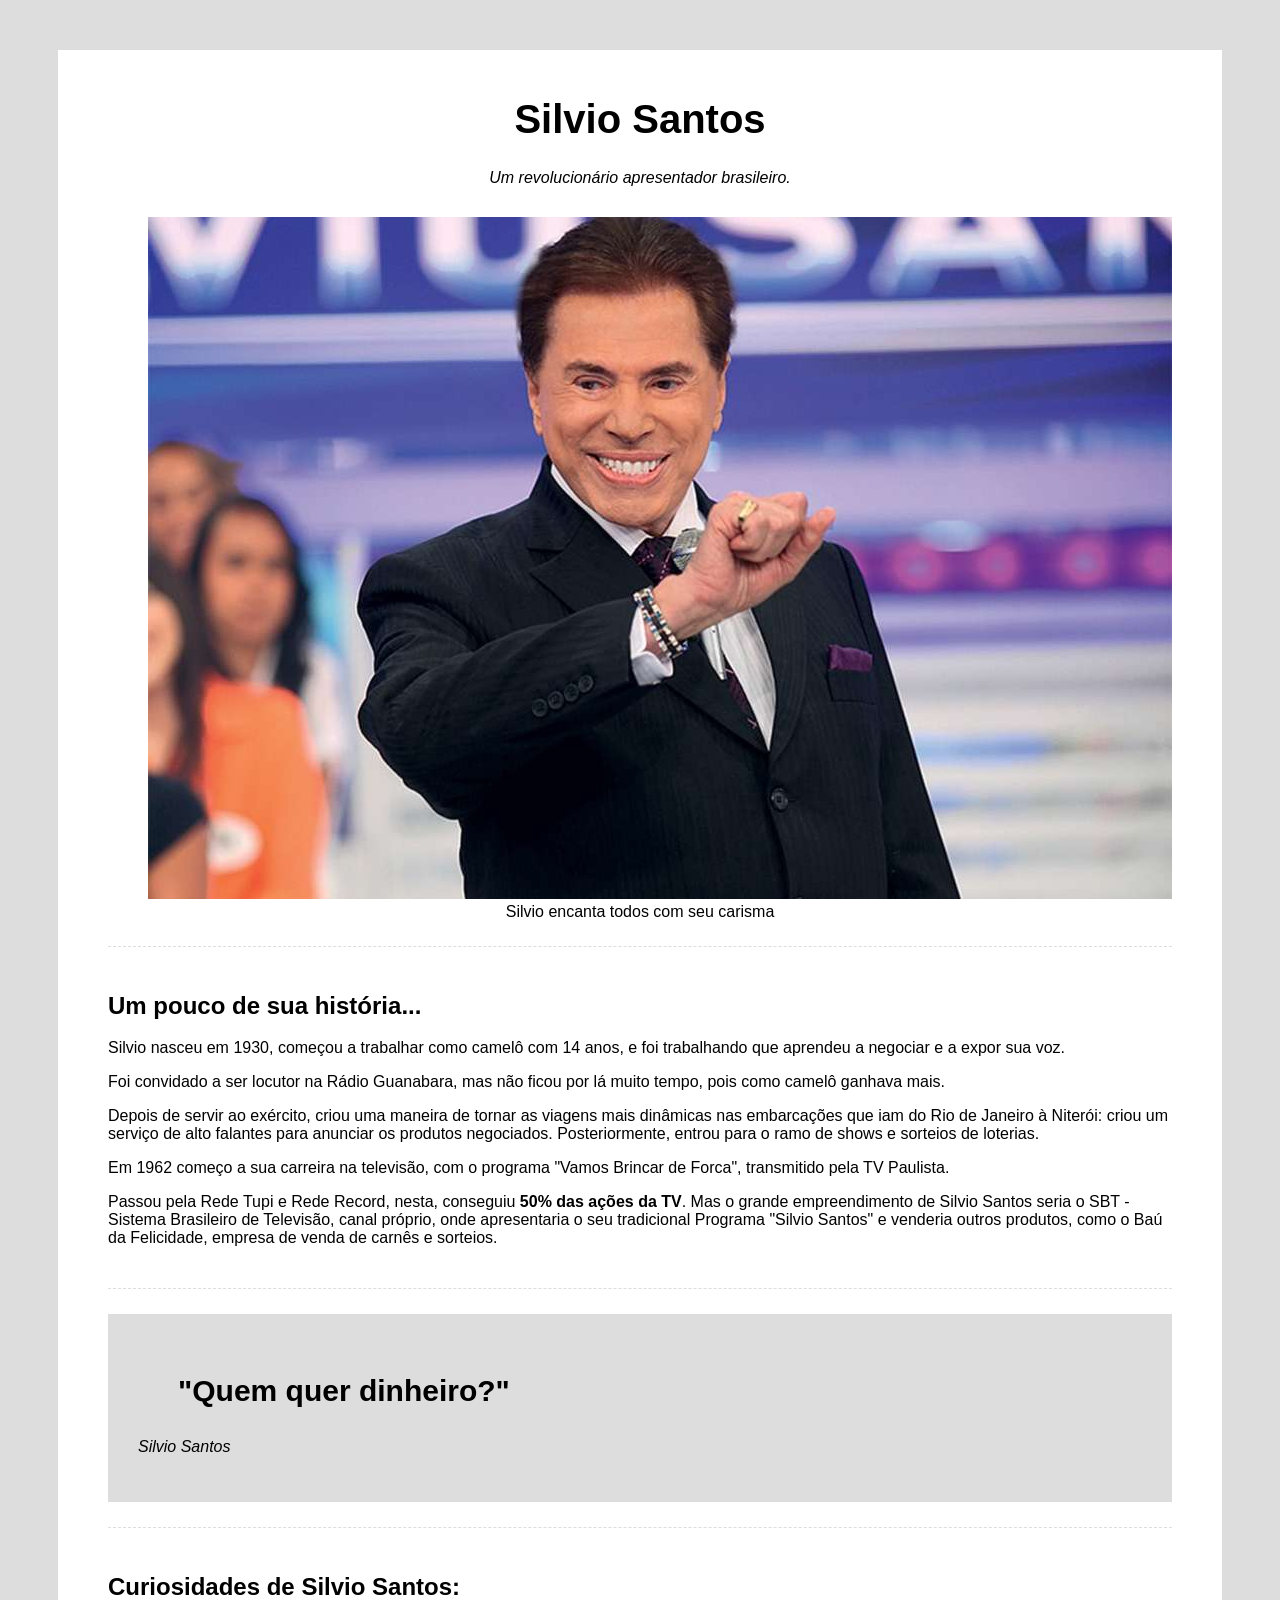
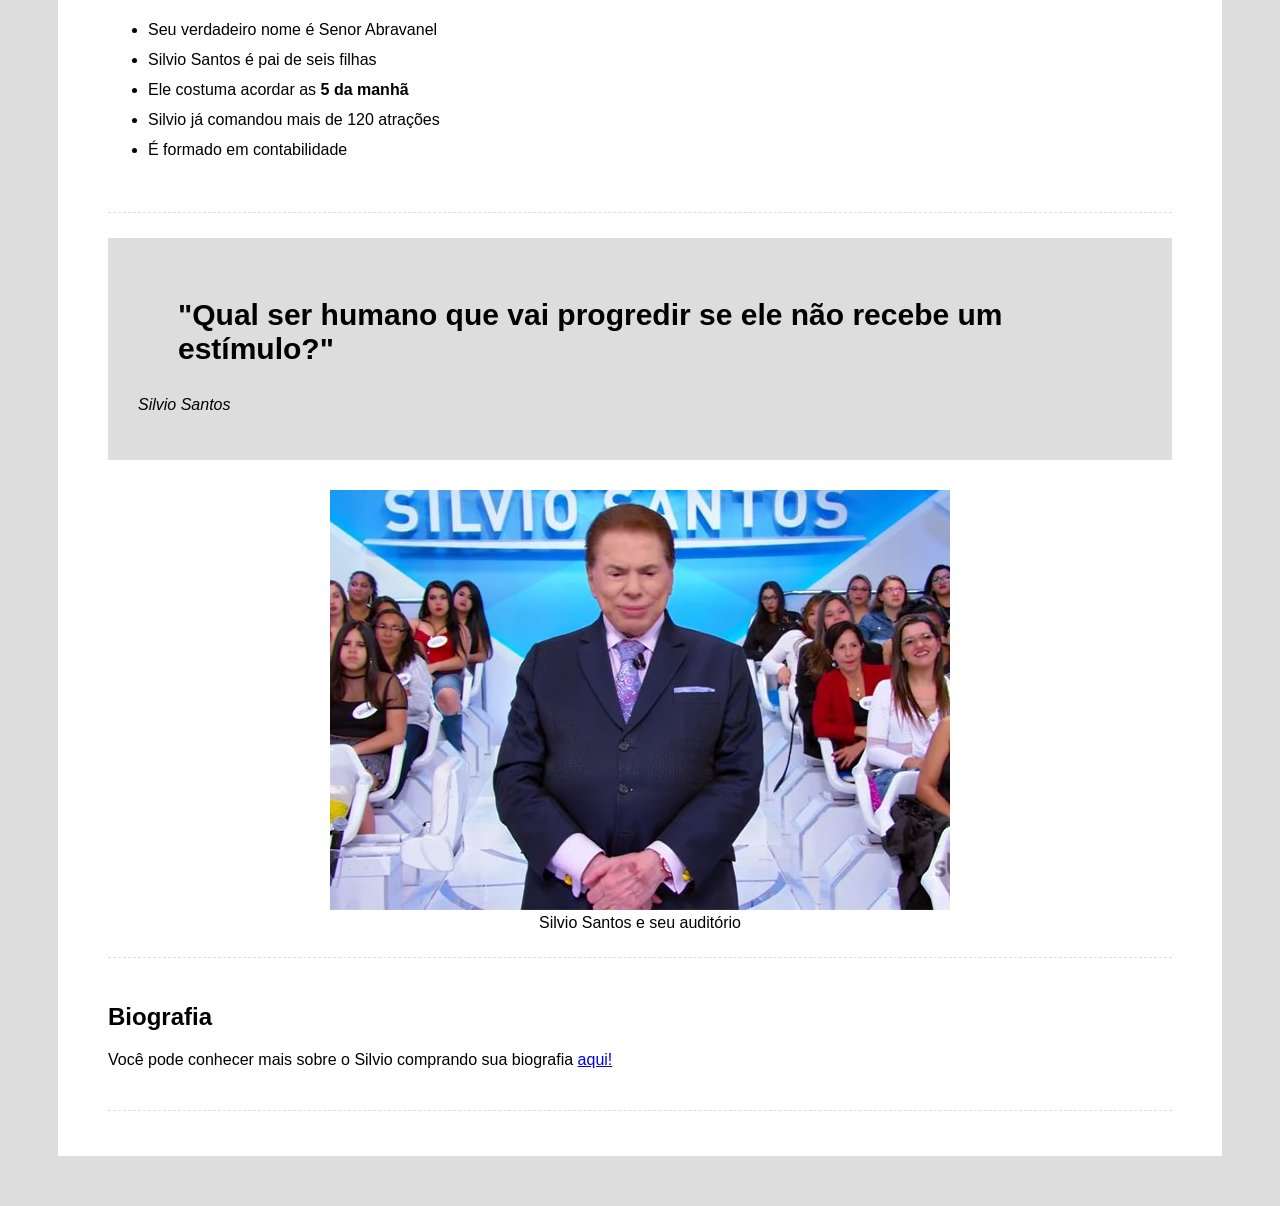
==== pagina-tributo/index.html @ 7b17f6ba "Renomeia pastas dos projetos para nomes mais profissionais" ====
<!DOCTYPE html>
<html>
	<head>
		<title>Tributo a Silvio Santos</title>
		<meta charset="utf-8">
		<link rel="stylesheet" type="text/css" href="css/styles.css" />
	</head>
	<body>
		<div class="container">
			<!-- Cabeçalho da página -->
			<div class="cabecalho">
				<h1 class="titulo-principal">Silvio Santos</h1>
				<p class="paragrafo-principal">Um revolucionário apresentador brasileiro.</p>
			</div>
			<!-- Imagem de destaque -->
			<div class="img-destaque">
				<figure>
					<img alt="silvio santos rindo" src="img/silvio.jpg">
					<figcaption>Silvio encanta todos com seu carisma</figcaption>
				</figure>
			</div>
			<!-- Biografia -->
			<div class="biografia-container">
				<h2>Um pouco de sua história...</h2>
				<p>
					Silvio nasceu em 1930, começou a trabalhar como camelô com 14 anos, e foi trabalhando que aprendeu a negociar e a expor sua voz.
				</p>
				<p>
					Foi convidado a ser locutor na Rádio Guanabara, mas não ficou por lá muito tempo, pois como camelô ganhava mais.
				</p>
				<p>
					Depois de servir ao exército, criou uma maneira de tornar as viagens mais dinâmicas nas embarcações que iam do Rio de Janeiro à Niterói: criou um serviço de alto falantes para anunciar os produtos negociados. Posteriormente, entrou para o ramo de shows e sorteios de loterias.
				</p>
				<p>
					Em 1962 começo a sua carreira na televisão, com o programa "Vamos Brincar de Forca", transmitido pela TV Paulista.
				</p>
				<p>
					Passou pela Rede Tupi e Rede Record, nesta, conseguiu <span class="destaque">50% das ações da TV</span>. Mas o grande empreendimento de Silvio Santos seria o SBT - Sistema Brasileiro de Televisão, canal próprio, onde apresentaria o seu tradicional Programa "Silvio Santos" e venderia outros produtos, como o Baú da Felicidade, empresa de venda de carnês e sorteios.
				</p>
			</div>
			<!-- Primeira citação -->
			<div class="frase-container">
				<blockquote>"Quem quer dinheiro?"</blockquote>
				<p>Silvio Santos</p>
			</div>
			<!-- Curiosidades -->
			<div class="curiosidades-container">
				<h2>Curiosidades de Silvio Santos:</h2>
				<ul>
					<li>Seu verdadeiro nome é Senor Abravanel</li>
					<li>Silvio Santos é pai de seis filhas</li>
					<li>Ele costuma acordar as <span class="destaque">5 da manhã</span></li>
					<li>Silvio já comandou mais de 120 atrações</li>
					<li>É formado em contabilidade</li>
				</ul>
			</div>
			<!-- Segunda citação -->
			<div class="frase-container">
				<blockquote>"Qual ser humano que vai progredir se ele não recebe um estímulo?"</blockquote>
				<p>Silvio Santos</p>
			</div>
			<!-- Segunda imagem de destaque -->
			<div class="img-destaque">
				<figure>
					<img alt="silvio santos no palco" src="img/silvio2.jpg">
					<figcaption>Silvio Santos e seu auditório</figcaption>
				</figure>
			</div>
			<!-- Biografia -->
			<div class="biografia-container">
				<h2>Biografia</h2>
				<p>Você pode conhecer mais sobre o Silvio comprando sua biografia 
					<a href="https://www.amazon.com.br/Silvio-Santos-Biografia-Marcia-Batista/dp/8550302473?tag=goog0ef-20&smid=A1ZZFT5FULY4LN&ascsubtag=go_726685122_54292137521_242594579893_pla-396661836187_c_">aqui!</a>
				</p>
			</div>
		</div>
	</body>
</html>
---- pagina-tributo/css/styles.css ----
html {
	font-family: Helvetica;
	background-color: #DDD;
}

.container {
	max-width: 1200px;
	position: relative;
	margin-left: auto;
	margin-right: auto;
	padding: 20px 50px;
	margin: 50px;
	background-color: #FFF;
}

.destaque {
	font-weight: bold;
}

/* cabecalho */

.cabecalho {
	text-align: center;
}

.titulo-principal {
	font-size: 40px;
}

.paragrafo-principal {
	font-style: italic;
}

/* corpo do site */

.img-destaque {
	text-align: center;
	margin-top: 30px;
}

/* biografia container */

.biografia-container {
	padding: 25px 0;
	margin: 25px 0;
	border-top: 1px dashed #DDD;
	border-bottom: 1px dashed #DDD;
}

/* citações */

.frase-container {
	background-color: #DDD;
	padding: 30px;
}

.frase-container blockquote {
	font-weight: 600;
	font-size: 30px;
}

.frase-container p {
	font-style: italic;
}

/* curiosidades */

.curiosidades-container {
	padding: 25px 0;
	margin: 25px 0;
	border-top: 1px dashed #DDD;
	border-bottom: 1px dashed #DDD;
}

.curiosidades-container li {
	height: 30px;
}
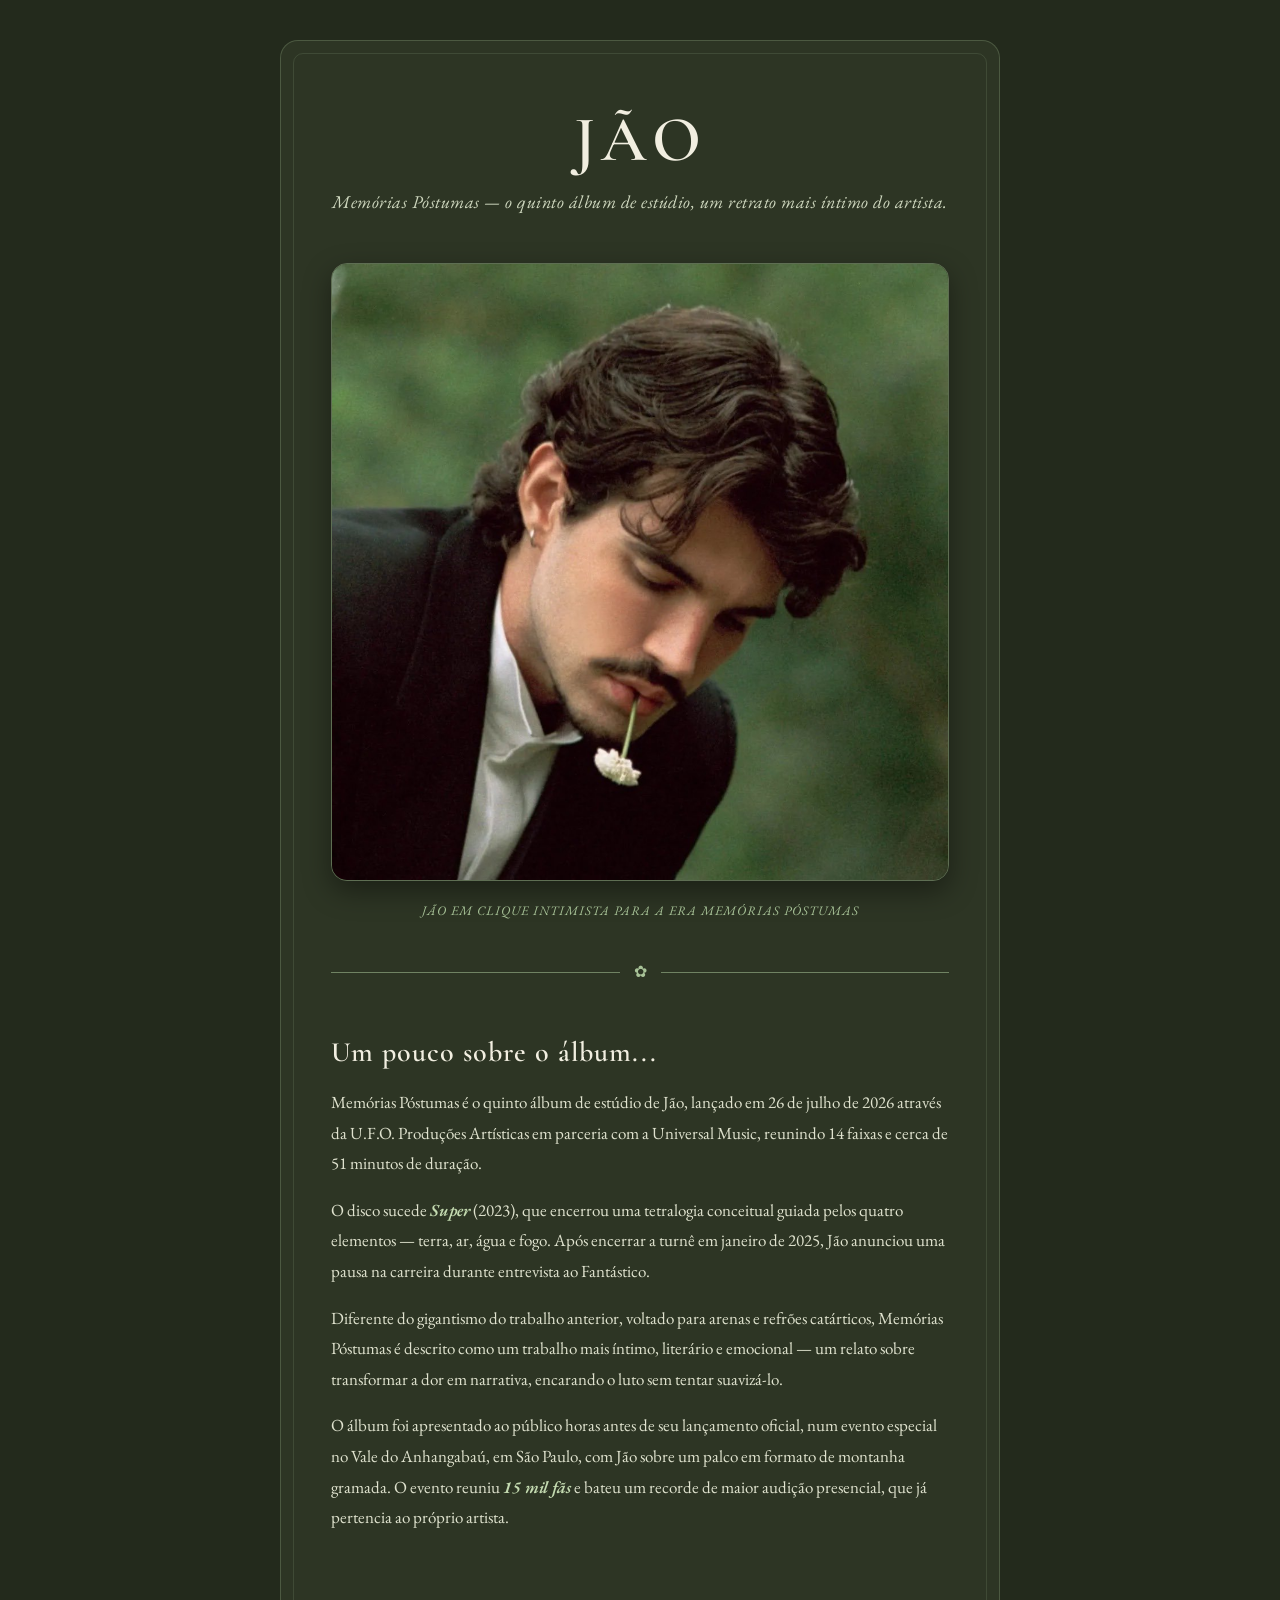
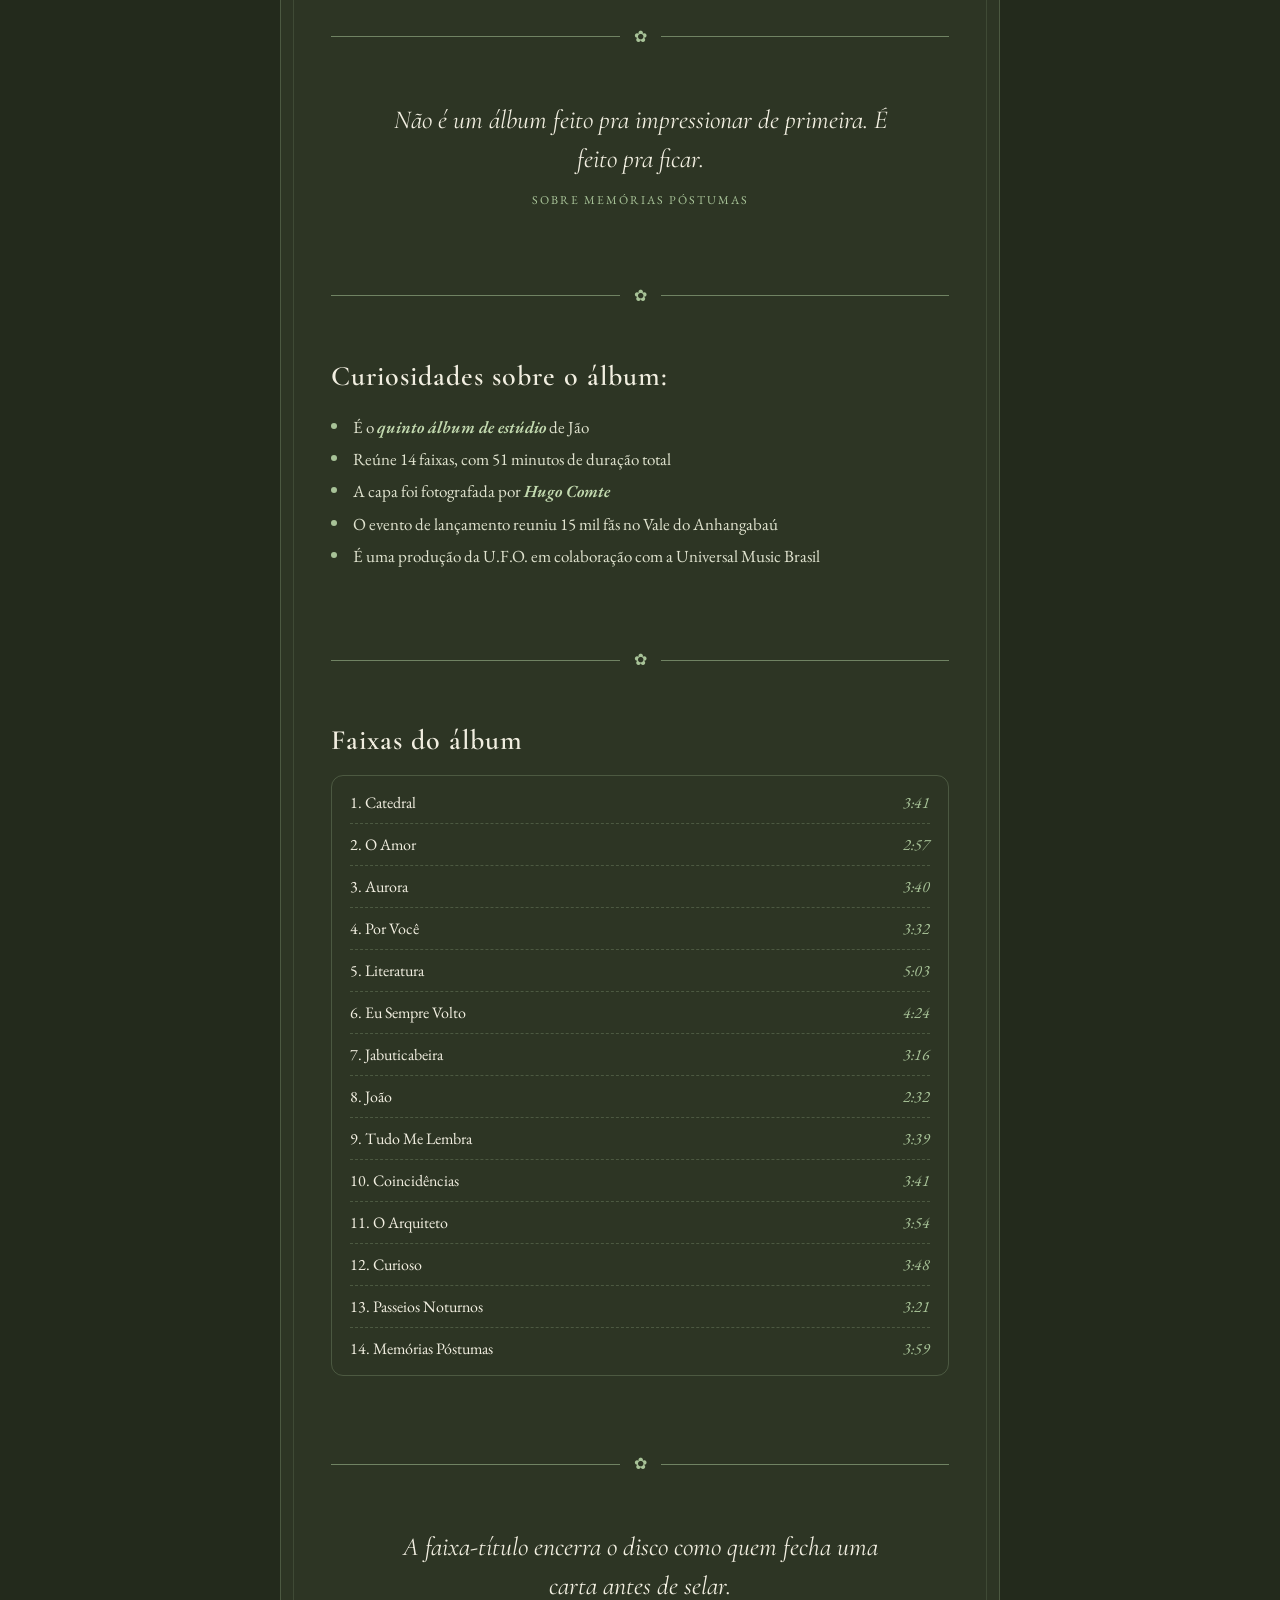
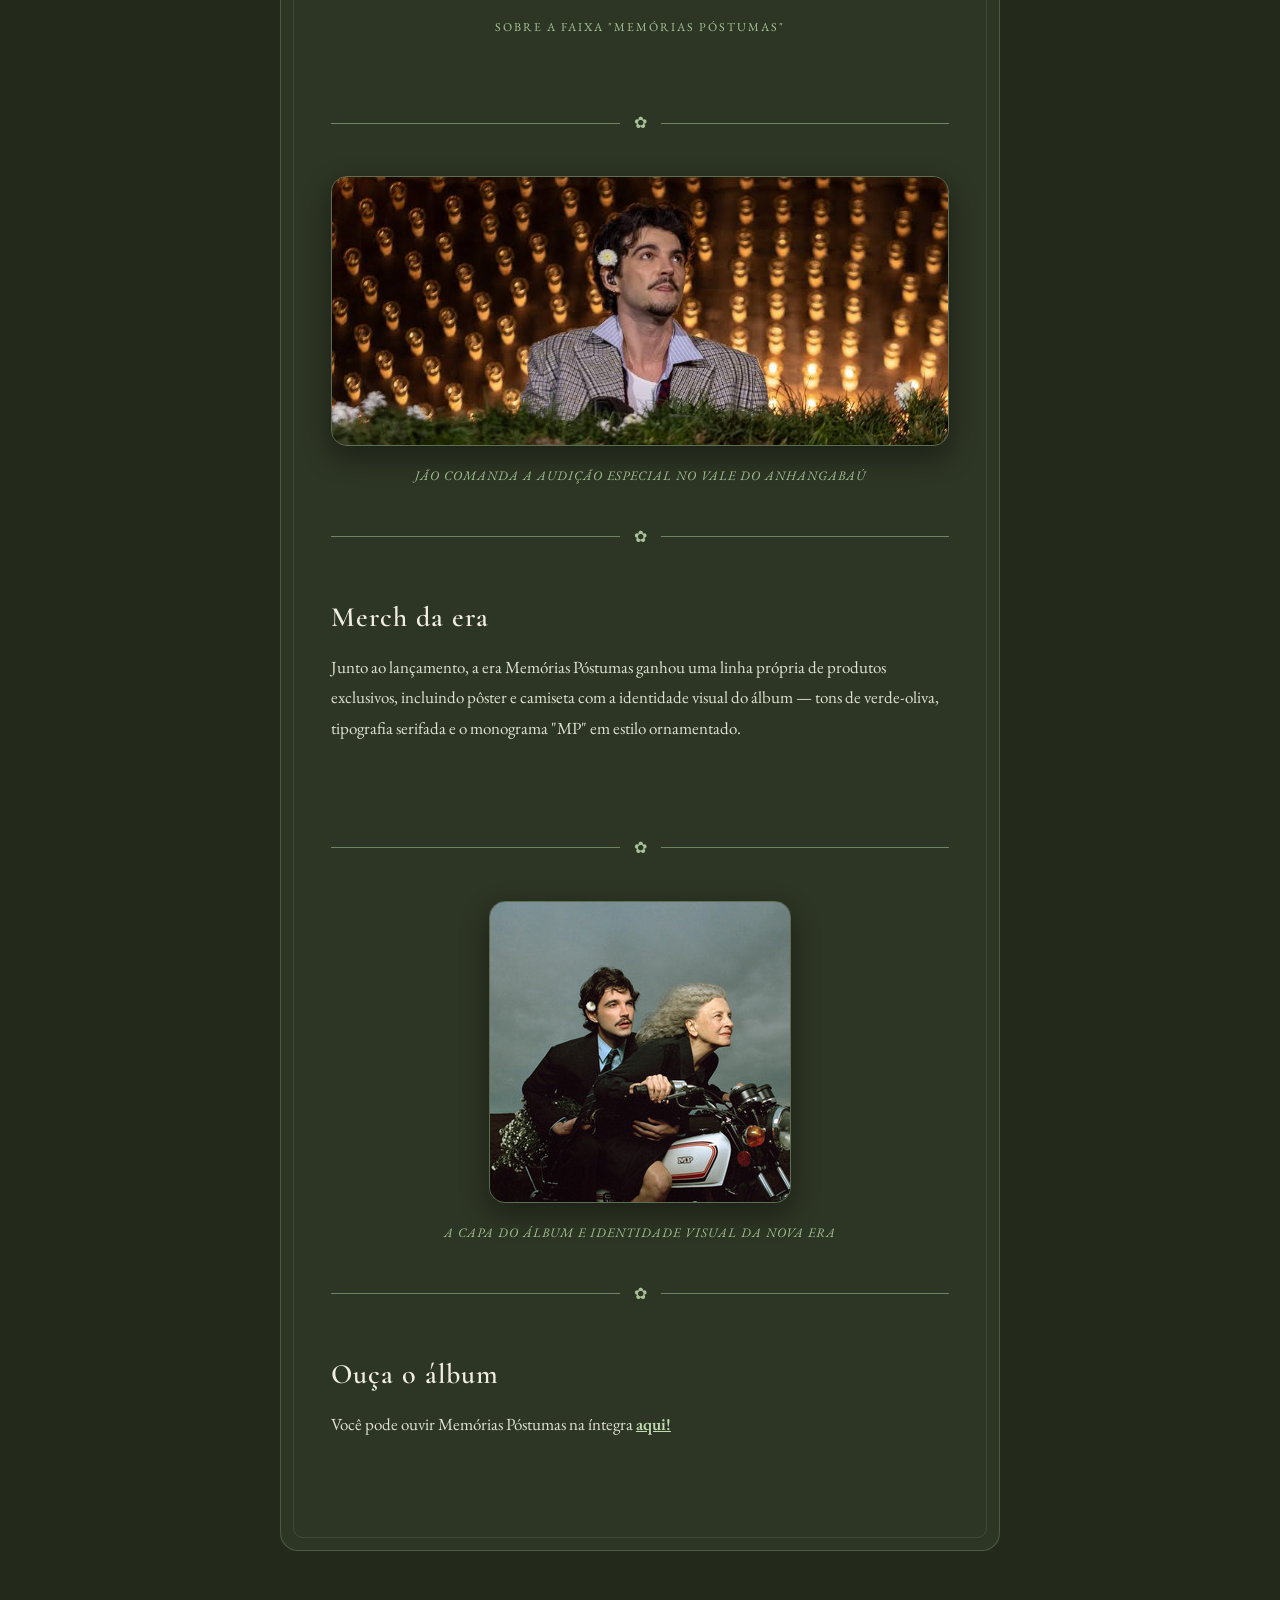
==== commit 38788c76: "site jao feito" ====
--- a/pagina-tributo/index.html
+++ b/pagina-tributo/index.html
@@ -1,7 +1,7 @@
 <!DOCTYPE html>
 <html>
 	<head>
-		<title>Tributo a Silvio Santos</title>
+		<title>Memórias Póstumas — Jão</title>
 		<meta charset="utf-8">
 		<link rel="stylesheet" type="text/css" href="css/styles.css" />
 	</head>
@@ -9,68 +9,108 @@
 		<div class="container">
 			<!-- Cabeçalho da página -->
 			<div class="cabecalho">
-				<h1 class="titulo-principal">Silvio Santos</h1>
-				<p class="paragrafo-principal">Um revolucionário apresentador brasileiro.</p>
+				<h1 class="titulo-principal">Jão</h1>
+				<p class="paragrafo-principal">Memórias Póstumas — o quinto álbum de estúdio, um retrato mais íntimo do artista.</p>
 			</div>
 			<!-- Imagem de destaque -->
 			<div class="img-destaque">
 				<figure>
-					<img alt="silvio santos rindo" src="img/silvio.jpg">
-					<figcaption>Silvio encanta todos com seu carisma</figcaption>
+					<img alt="jão em retrato intimista com uma flor" src="img/jao06.jpg">
+					<figcaption>Jão em clique intimista para a era Memórias Póstumas</figcaption>
 				</figure>
 			</div>
+			<div class="divisor"><span class="linha"></span><span class="ponto">✿</span><span class="linha"></span></div>
 			<!-- Biografia -->
 			<div class="biografia-container">
-				<h2>Um pouco de sua história...</h2>
+				<h2>Um pouco sobre o álbum...</h2>
 				<p>
-					Silvio nasceu em 1930, começou a trabalhar como camelô com 14 anos, e foi trabalhando que aprendeu a negociar e a expor sua voz.
+					Memórias Póstumas é o quinto álbum de estúdio de Jão, lançado em 26 de julho de 2026 através da U.F.O. Produções Artísticas em parceria com a Universal Music, reunindo 14 faixas e cerca de 51 minutos de duração.
 				</p>
 				<p>
-					Foi convidado a ser locutor na Rádio Guanabara, mas não ficou por lá muito tempo, pois como camelô ganhava mais.
+					O disco sucede <span class="destaque">Super</span> (2023), que encerrou uma tetralogia conceitual guiada pelos quatro elementos — terra, ar, água e fogo. Após encerrar a turnê em janeiro de 2025, Jão anunciou uma pausa na carreira durante entrevista ao Fantástico.
 				</p>
 				<p>
-					Depois de servir ao exército, criou uma maneira de tornar as viagens mais dinâmicas nas embarcações que iam do Rio de Janeiro à Niterói: criou um serviço de alto falantes para anunciar os produtos negociados. Posteriormente, entrou para o ramo de shows e sorteios de loterias.
+					Diferente do gigantismo do trabalho anterior, voltado para arenas e refrões catárticos, Memórias Póstumas é descrito como um trabalho mais íntimo, literário e emocional — um relato sobre transformar a dor em narrativa, encarando o luto sem tentar suavizá-lo.
 				</p>
 				<p>
-					Em 1962 começo a sua carreira na televisão, com o programa "Vamos Brincar de Forca", transmitido pela TV Paulista.
-				</p>
-				<p>
-					Passou pela Rede Tupi e Rede Record, nesta, conseguiu <span class="destaque">50% das ações da TV</span>. Mas o grande empreendimento de Silvio Santos seria o SBT - Sistema Brasileiro de Televisão, canal próprio, onde apresentaria o seu tradicional Programa "Silvio Santos" e venderia outros produtos, como o Baú da Felicidade, empresa de venda de carnês e sorteios.
+					O álbum foi apresentado ao público horas antes de seu lançamento oficial, num evento especial no Vale do Anhangabaú, em São Paulo, com Jão sobre um palco em formato de montanha gramada. O evento reuniu <span class="destaque">15 mil fãs</span> e bateu um recorde de maior audição presencial, que já pertencia ao próprio artista.
 				</p>
 			</div>
+			<div class="divisor"><span class="linha"></span><span class="ponto">✿</span><span class="linha"></span></div>
 			<!-- Primeira citação -->
 			<div class="frase-container">
-				<blockquote>"Quem quer dinheiro?"</blockquote>
-				<p>Silvio Santos</p>
+				<blockquote>Não é um álbum feito pra impressionar de primeira. É feito pra ficar.</blockquote>
+				<p>sobre Memórias Póstumas</p>
 			</div>
+			<div class="divisor"><span class="linha"></span><span class="ponto">✿</span><span class="linha"></span></div>
 			<!-- Curiosidades -->
 			<div class="curiosidades-container">
-				<h2>Curiosidades de Silvio Santos:</h2>
+				<h2>Curiosidades sobre o álbum:</h2>
 				<ul>
-					<li>Seu verdadeiro nome é Senor Abravanel</li>
-					<li>Silvio Santos é pai de seis filhas</li>
-					<li>Ele costuma acordar as <span class="destaque">5 da manhã</span></li>
-					<li>Silvio já comandou mais de 120 atrações</li>
-					<li>É formado em contabilidade</li>
+					<li>É o <span class="destaque">quinto álbum de estúdio</span> de Jão</li>
+					<li>Reúne 14 faixas, com 51 minutos de duração total</li>
+					<li>A capa foi fotografada por <span class="destaque">Hugo Comte</span></li>
+					<li>O evento de lançamento reuniu 15 mil fãs no Vale do Anhangabaú</li>
+					<li>É uma produção da U.F.O. em colaboração com a Universal Music Brasil</li>
 				</ul>
 			</div>
+			<div class="divisor"><span class="linha"></span><span class="ponto">✿</span><span class="linha"></span></div>
+			<!-- Faixas do álbum -->
+			<div class="biografia-container">
+				<h2>Faixas do álbum</h2>
+				<ul class="tracklist">
+					<li><span class="track-nome">1. Catedral</span><span class="track-tempo">3:41</span></li>
+					<li><span class="track-nome">2. O Amor</span><span class="track-tempo">2:57</span></li>
+					<li><span class="track-nome">3. Aurora</span><span class="track-tempo">3:40</span></li>
+					<li><span class="track-nome">4. Por Você</span><span class="track-tempo">3:32</span></li>
+					<li><span class="track-nome">5. Literatura</span><span class="track-tempo">5:03</span></li>
+					<li><span class="track-nome">6. Eu Sempre Volto</span><span class="track-tempo">4:24</span></li>
+					<li><span class="track-nome">7. Jabuticabeira</span><span class="track-tempo">3:16</span></li>
+					<li><span class="track-nome">8. João</span><span class="track-tempo">2:32</span></li>
+					<li><span class="track-nome">9. Tudo Me Lembra</span><span class="track-tempo">3:39</span></li>
+					<li><span class="track-nome">10. Coincidências</span><span class="track-tempo">3:41</span></li>
+					<li><span class="track-nome">11. O Arquiteto</span><span class="track-tempo">3:54</span></li>
+					<li><span class="track-nome">12. Curioso</span><span class="track-tempo">3:48</span></li>
+					<li><span class="track-nome">13. Passeios Noturnos</span><span class="track-tempo">3:21</span></li>
+					<li><span class="track-nome">14. Memórias Póstumas</span><span class="track-tempo">3:59</span></li>
+				</ul>
+			</div>
+			<div class="divisor"><span class="linha"></span><span class="ponto">✿</span><span class="linha"></span></div>
 			<!-- Segunda citação -->
 			<div class="frase-container">
-				<blockquote>"Qual ser humano que vai progredir se ele não recebe um estímulo?"</blockquote>
-				<p>Silvio Santos</p>
+				<blockquote>A faixa-título encerra o disco como quem fecha uma carta antes de selar.</blockquote>
+				<p>sobre a faixa "Memórias Póstumas"</p>
 			</div>
+			<div class="divisor"><span class="linha"></span><span class="ponto">✿</span><span class="linha"></span></div>
 			<!-- Segunda imagem de destaque -->
 			<div class="img-destaque">
 				<figure>
-					<img alt="silvio santos no palco" src="img/silvio2.jpg">
-					<figcaption>Silvio Santos e seu auditório</figcaption>
+					<img alt="jão no palco em formato de montanha no vale do anhangabaú" src="img/jao01.jpg">
+					<figcaption>Jão comanda a audição especial no Vale do Anhangabaú</figcaption>
 				</figure>
 			</div>
-			<!-- Biografia -->
+			<div class="divisor"><span class="linha"></span><span class="ponto">✿</span><span class="linha"></span></div>
+			<!-- Merch -->
 			<div class="biografia-container">
-				<h2>Biografia</h2>
-				<p>Você pode conhecer mais sobre o Silvio comprando sua biografia 
-					<a href="https://www.amazon.com.br/Silvio-Santos-Biografia-Marcia-Batista/dp/8550302473?tag=goog0ef-20&smid=A1ZZFT5FULY4LN&ascsubtag=go_726685122_54292137521_242594579893_pla-396661836187_c_">aqui!</a>
+				<h2>Merch da era</h2>
+				<p>
+					Junto ao lançamento, a era Memórias Póstumas ganhou uma linha própria de produtos exclusivos, incluindo pôster e camiseta com a identidade visual do álbum — tons de verde-oliva, tipografia serifada e o monograma "MP" em estilo ornamentado.
+				</p>
+			</div>
+			<div class="divisor"><span class="linha"></span><span class="ponto">✿</span><span class="linha"></span></div>
+			<!-- Terceira imagem de destaque -->
+			<div class="img-destaque">
+				<figure>
+					<img alt="monograma mp da era memórias póstumas" src="img/jao02.jpg">
+					<figcaption>A capa do álbum e identidade visual da nova era</figcaption>
+				</figure>
+			</div>
+			<div class="divisor"><span class="linha"></span><span class="ponto">✿</span><span class="linha"></span></div>
+			<!-- Ouça o álbum -->
+			<div class="biografia-container">
+				<h2>Ouça o álbum</h2>
+				<p>Você pode ouvir Memórias Póstumas na íntegra
+					<a href="https://music.apple.com/us/album/mem%C3%B3rias-p%C3%B3stumas/6793667697" target="_blank">aqui!</a>
 				</p>
 			</div>
 		</div>
--- a/pagina-tributo/css/styles.css
+++ b/pagina-tributo/css/styles.css
@@ -1,77 +1,269 @@
-html {
-	font-family: Helvetica;
-	background-color: #DDD;
+@import url('https://fonts.googleapis.com/css2?family=Cormorant+Garamond:ital,wght@0,400;0,600;1,400&family=EB+Garamond:wght@400;600&display=swap');
+
+* {
+	box-sizing: border-box;
+	margin: 0;
+	padding: 0;
+}
+
+body {
+	background-color: #232a1c;
+	font-family: 'EB Garamond', Georgia, serif;
+	color: #f1eee0;
+	padding: 40px 20px 80px;
 }
 
 .container {
-	max-width: 1200px;
+	max-width: 720px;
+	margin: 0 auto;
+	background-color: #2d3524;
+	border: 1px solid rgba(168, 195, 152, 0.25);
+	border-radius: 18px;
+	padding: 60px 50px;
 	position: relative;
-	margin-left: auto;
-	margin-right: auto;
-	padding: 20px 50px;
-	margin: 50px;
-	background-color: #FFF;
-}
-
-.destaque {
-	font-weight: bold;
-}
-
-/* cabecalho */
+}
+
+.container::before {
+	content: "";
+	position: absolute;
+	top: 12px;
+	left: 12px;
+	right: 12px;
+	bottom: 12px;
+	border: 1px solid rgba(168, 195, 152, 0.15);
+	border-radius: 10px;
+	pointer-events: none;
+}
+
+/* CABEÇALHO */
 
 .cabecalho {
 	text-align: center;
+	margin-bottom: 50px;
 }
 
 .titulo-principal {
-	font-size: 40px;
+	font-family: 'Cormorant Garamond', serif;
+	font-weight: 600;
+	font-size: 64px;
+	letter-spacing: 6px;
+	text-transform: uppercase;
+	color: #f1eee0;
 }
 
 .paragrafo-principal {
 	font-style: italic;
-}
-
-/* corpo do site */
+	font-size: 18px;
+	color: #cfd8bf;
+	margin-top: 12px;
+	letter-spacing: 0.5px;
+}
+
+/* DIVISOR ESTILO MAPA (linha + círculo, no lugar da borda simples) */
+
+.divisor {
+	display: flex;
+	align-items: center;
+	gap: 14px;
+	margin: 45px 0;
+}
+
+.divisor .linha {
+	flex: 1;
+	height: 1px;
+	background-color: #a8c398;
+	opacity: 0.55;
+}
+
+.divisor .ponto {
+	font-size: 16px;
+	color: #a8c398;
+	line-height: 1;
+	display: inline-block;
+}
+
+/* IMAGENS DE DESTAQUE */
 
 .img-destaque {
 	text-align: center;
-	margin-top: 30px;
-}
-
-/* biografia container */
+	margin: 45px 0;
+}
+
+.img-destaque img {
+	max-width: 100%;
+	border-radius: 16px;
+	border: 1px solid rgba(168, 195, 152, 0.4);
+	box-shadow: 0 10px 28px rgba(0, 0, 0, 0.4);
+}
+
+.img-destaque figcaption {
+	font-style: italic;
+	font-size: 13px;
+	letter-spacing: 1px;
+	text-transform: uppercase;
+	color: #a8c398;
+	margin-top: 16px;
+}
+
+/* BIOGRAFIA */
 
 .biografia-container {
-	padding: 25px 0;
-	margin: 25px 0;
-	border-top: 1px dashed #DDD;
-	border-bottom: 1px dashed #DDD;
-}
-
-/* citações */
+	padding: 10px 0 35px;
+}
+
+.biografia-container h2 {
+	font-family: 'Cormorant Garamond', serif;
+	font-weight: 600;
+	font-size: 28px;
+	letter-spacing: 1px;
+	color: #f1eee0;
+	margin-bottom: 18px;
+}
+
+.biografia-container .eyebrow {
+	display: block;
+	font-size: 12px;
+	letter-spacing: 3px;
+	text-transform: uppercase;
+	color: #a8c398;
+	margin-bottom: 8px;
+}
+
+.biografia-container p {
+	font-size: 17px;
+	line-height: 1.8;
+	margin-bottom: 16px;
+	color: #dfe2ce;
+}
+
+.biografia-container a {
+	color: #c3dab0;
+	font-weight: 600;
+	text-decoration: underline;
+}
+
+.biografia-container a:hover {
+	color: #a8c398;
+}
+
+.destaque {
+	color: #c3dab0;
+	font-weight: 600;
+	font-style: italic;
+}
+
+/* CITAÇÕES */
 
 .frase-container {
-	background-color: #DDD;
-	padding: 30px;
+	text-align: center;
+	padding: 10px 20px 35px;
 }
 
 .frase-container blockquote {
-	font-weight: 600;
-	font-size: 30px;
+	font-family: 'Cormorant Garamond', serif;
+	font-style: italic;
+	font-size: 26px;
+	line-height: 1.5;
+	color: #f1eee0;
+	max-width: 500px;
+	margin: 0 auto 14px;
 }
 
 .frase-container p {
-	font-style: italic;
-}
-
-/* curiosidades */
+	font-size: 12px;
+	letter-spacing: 2px;
+	text-transform: uppercase;
+	color: #a8c398;
+}
+
+/* CURIOSIDADES */
 
 .curiosidades-container {
-	padding: 25px 0;
-	margin: 25px 0;
-	border-top: 1px dashed #DDD;
-	border-bottom: 1px dashed #DDD;
+	padding: 10px 0 35px;
+}
+
+.curiosidades-container h2 {
+	font-family: 'Cormorant Garamond', serif;
+	font-weight: 600;
+	font-size: 28px;
+	letter-spacing: 1px;
+	color: #f1eee0;
+	margin-bottom: 18px;
+}
+
+.curiosidades-container ul {
+	list-style: none;
 }
 
 .curiosidades-container li {
-	height: 30px;
+	font-size: 17px;
+	line-height: 1.9;
+	color: #dfe2ce;
+	padding-left: 22px;
+	position: relative;
+}
+
+.curiosidades-container li::before {
+	content: "";
+	position: absolute;
+	left: 0;
+	top: 12px;
+	width: 6px;
+	height: 6px;
+	border-radius: 50%;
+	background-color: #a8c398;
+}
+
+/* TRACKLIST */
+
+.tracklist {
+	list-style: none;
+	border: 1px solid rgba(168, 195, 152, 0.25);
+	border-radius: 12px;
+	padding: 6px 18px;
+}
+
+.tracklist li {
+	display: flex;
+	justify-content: space-between;
+	padding: 10px 0;
+	border-bottom: 1px dashed rgba(168, 195, 152, 0.25);
+	font-size: 16px;
+}
+
+.tracklist li:last-child {
+	border-bottom: none;
+}
+
+.track-nome {
+	color: #f1eee0;
+}
+
+.track-tempo {
+	color: #a8c398;
+	font-style: italic;
+}
+
+/* MOBILE */
+
+@media (max-width: 600px) {
+
+	.container {
+		padding: 40px 24px;
+		border-radius: 12px;
+	}
+
+	.titulo-principal {
+		font-size: 42px;
+		letter-spacing: 3px;
+	}
+
+	.frase-container blockquote {
+		font-size: 21px;
+	}
+
+	.tracklist li {
+		font-size: 14px;
+	}
+
 }
